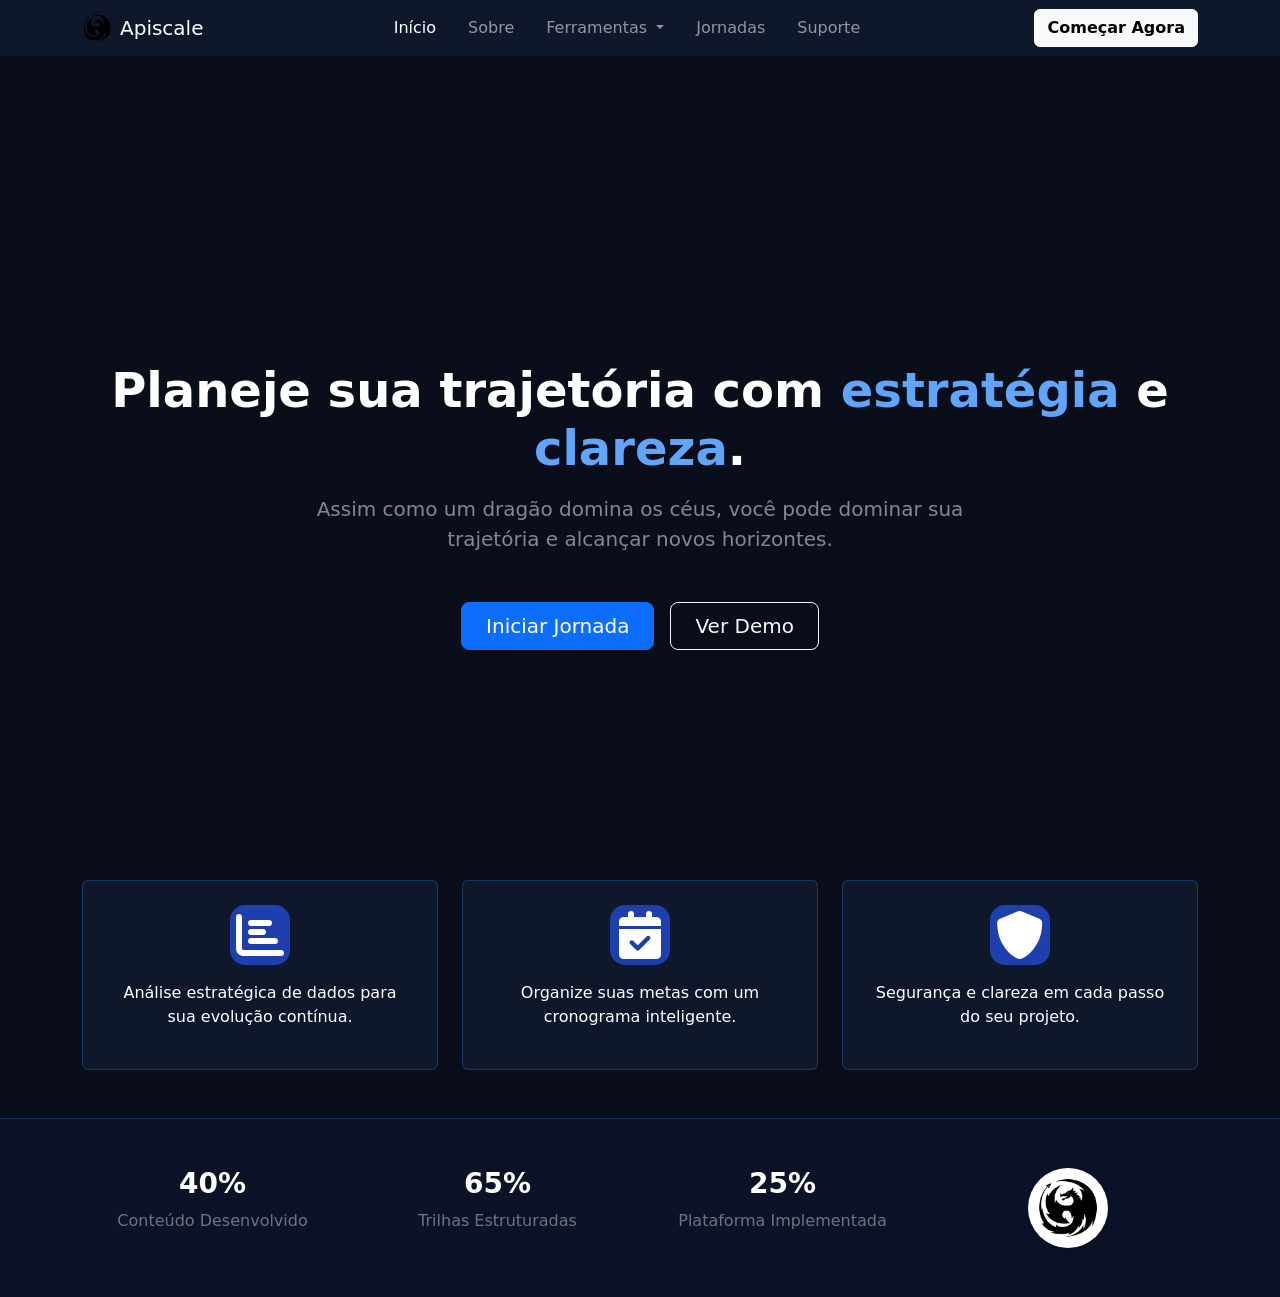
==== index.html @ 6301d408 "apis" ====
<!DOCTYPE html>
<html lang="pt-BR">
<head>
    <meta charset="UTF-8">
    <meta name="viewport" content="width=device-width, initial-scale=1.0">
    <title>Apiscale</title>
    

    <link rel="icon" type="image/x-icon" href="img/dragao.png">


    <link href="https://cdn.jsdelivr.net/npm/bootstrap@5.3.3/dist/css/bootstrap.min.css" rel="stylesheet">
    <link rel="stylesheet" href="https://cdnjs.cloudflare.com/ajax/libs/font-awesome/6.0.0/css/all.min.css">
    <link rel="stylesheet" href="style.css">
</head>

<body>

    <nav class="navbar navbar-expand-lg bg-dark sticky-top" data-bs-theme="dark">
        <div class="container">
            <a class="navbar-brand d-flex align-items-center gap-2" href="#">
                <img src="img/dragao.png" alt="Logo Apiscale" width="30" height="30">
                <span>Apiscale</span>
            </a>
            
            <button class="navbar-toggler" type="button" data-bs-toggle="collapse" data-bs-target="#navbarNav">
                <span class="navbar-toggler-icon"></span>
            </button>

            <div class="collapse navbar-collapse" id="navbarNav">
                <ul class="navbar-nav mx-auto gap-lg-3">
                    <li class="nav-item"><a class="nav-link active" href="#">Início</a></li>
                    <li class="nav-item"><a class="nav-link" href="#">Sobre</a></li>
                    <li class="nav-item dropdown">
                        <a class="nav-link dropdown-toggle" href="#" role="button" data-bs-toggle="dropdown">
                            Ferramentas
                        </a>
                        <ul class="dropdown-menu">
                            <li><a class="dropdown-item" href="#">Ferramenta 1</a></li>
                            <li><a class="dropdown-item" href="#">Ferramenta 2</a></li>
                            <li><a class="dropdown-item" href="#">Ferramenta 3</a></li>
                        </ul>
                    </li>
                    <li class="nav-item"><a class="nav-link" href="#">Jornadas</a></li>
                    <li class="nav-item"><a class="nav-link" href="#">Suporte</a></li>
                </ul>
                <button type="button" class="btn btn-light fw-bold">Começar Agora</button>
            </div>
        </div>
    </nav>

    <main>

        <section class="hero-fixed py-5 text-center">
            <div class="container py-5">
                <h1 class="display-5 fw-bold mb-3 text-white">
                    Planeje sua trajetória com <span class="text-primary-emphasis">estratégia</span> e <span class="text-primary-emphasis">clareza</span>.
                </h1>
                <p class="lead text-white-50 mb-5 mx-auto" style="max-width: 700px;">
                    Assim como um dragão domina os céus, você pode dominar sua trajetória e alcançar novos horizontes.
                </p>
                <div class="d-flex justify-content-center gap-3">
                    <a href="#" class="btn btn-primary btn-lg px-4 rounded-3">Iniciar Jornada</a>
                    <a href="#" class="btn btn-outline-light btn-lg px-4 rounded-3">Ver Demo</a>
                </div>
            </div>
        </section>


        <section class="overlap-section">
            <div class="container">
                <div class="row g-4">
                    <div class="col-md-4">
                        <div class="feature-card p-4 rounded shadow-sm text-white bg-dark">
                            <div class="icon-box mb-3"><i class="fas fa-chart-bar fa-2x"></i></div>
                            <p>Análise estratégica de dados para sua evolução contínua.</p>
                        </div>
                    </div>
                    <div class="col-md-4">
                        <div class="feature-card p-4 rounded shadow-sm text-white bg-dark">
                            <div class="icon-box mb-3"><i class="fas fa-calendar-check fa-2x"></i></div>
                            <p>Organize suas metas com um cronograma inteligente.</p>
                        </div>
                    </div>
                    <div class="col-md-4">
                        <div class="feature-card p-4 rounded shadow-sm text-white bg-dark">
                            <div class="icon-box mb-3"><i class="fas fa-shield-alt fa-2x"></i></div>
                            <p>Segurança e clareza em cada passo do seu projeto.</p>
                        </div>
                    </div>
                </div>
            </div>
        </section>


        <section class="stats-custom py-5 mt-5">
            <div class="container">
                <div class="row text-center align-items-center g-4">
                    <div class="col-6 col-md-3">
                        <h3 class="fw-bold">40%</h3>
                        <p class="text-secondary">Conteúdo Desenvolvido</p>
                    </div>
                    <div class="col-6 col-md-3">
                        <h3 class="fw-bold">65%</h3>
                        <p class="text-secondary">Trilhas Estruturadas</p>
                    </div>
                    <div class="col-6 col-md-3">
                        <h3 class="fw-bold">25%</h3>
                        <p class="text-secondary">Plataforma Implementada</p>
                    </div>
                    <div class="col-6 col-md-3">
                        <div class="mx-auto bg-white rounded-circle d-flex align-items-center justify-content-center shadow" style="width: 80px; height: 80px;">
                            <img src="img/dragao.png" alt="Mascote" class="img-fluid p-2">
                        </div>
                    </div>
                </div>
            </div>
        </section>
    </main>


    <script src="https://cdn.jsdelivr.net/npm/bootstrap@5.3.3/dist/js/bootstrap.bundle.min.js"></script>
</body>
</html>
---- style.css ----
:root {
    --bg-dark: #0a0e1a;
    --bg-card: #0f172a;
    --primary-blue: #3b82f6;
    --secondary-blue: #1e40af;
    --text-white: #ffffff;
    --text-gray: #94a3b8;
    --accent-blue: #60a5fa;
}


body {
    background-color: var(--bg-dark) !important;
    color: var(--text-white);
    font-family: system-ui, -apple-system, sans-serif;
}


.bg-dark, 
.dropdown-menu {
    background-color: #0f172a !important;
}


.hero-fixed {
    height: 100vh;
    display: flex;
    align-items: center;
    justify-content: center;
    text-align: center;
    background: linear-gradient(rgba(10, 14, 26, 0.8), rgba(10, 14, 26, 0.8)), 
                url('https://images.unsplash.com/photo-1534447677768-be436bb09401?auto=format&fit=crop&w=1920&q=80');
    background-size: cover;
    background-position: center;
    background-attachment: fixed;
}

/* Seção de Sobreposição (Cards) */
.overlap-section {
    margin-top: -100px;
    position: relative;
    z-index: 10;
    background-color: var(--bg-dark);
}

.feature-card {
    background-color: var(--bg-card);
    padding: 40px 30px;
    border-radius: 20px;
    border: 1px solid rgba(59, 130, 246, 0.3);
    text-align: center;
    transition: transform 0.3s ease, box-shadow 0.3s ease;
    height: 100%;
}

.feature-card:hover {
    transform: translateY(-10px);
    box-shadow: 0 10px 30px rgba(59, 130, 246, 0.2);
}

.icon-box {
    width: 60px;
    height: 60px;
    background-color: var(--secondary-blue);
    border-radius: 15px;
    display: flex;
    align-items: center;
    justify-content: center;
    margin: 0 auto 25px;
    font-size: 1.5rem;
    color: white;
}


.stats-custom {
    background-color: rgba(30, 64, 175, 0.1);
    border-top: 1px solid rgba(59, 130, 246, 0.2);
    padding: 80px 0;
}

.stat-item h3 {
    font-size: 3rem;
    font-weight: 700;
    color: var(--text-white);
    margin-bottom: 0.5rem;
}

.stat-item p {
    color: var(--text-gray);
    margin-bottom: 0;
}


.text-primary-emphasis {
    color: var(--accent-blue) !important;
}
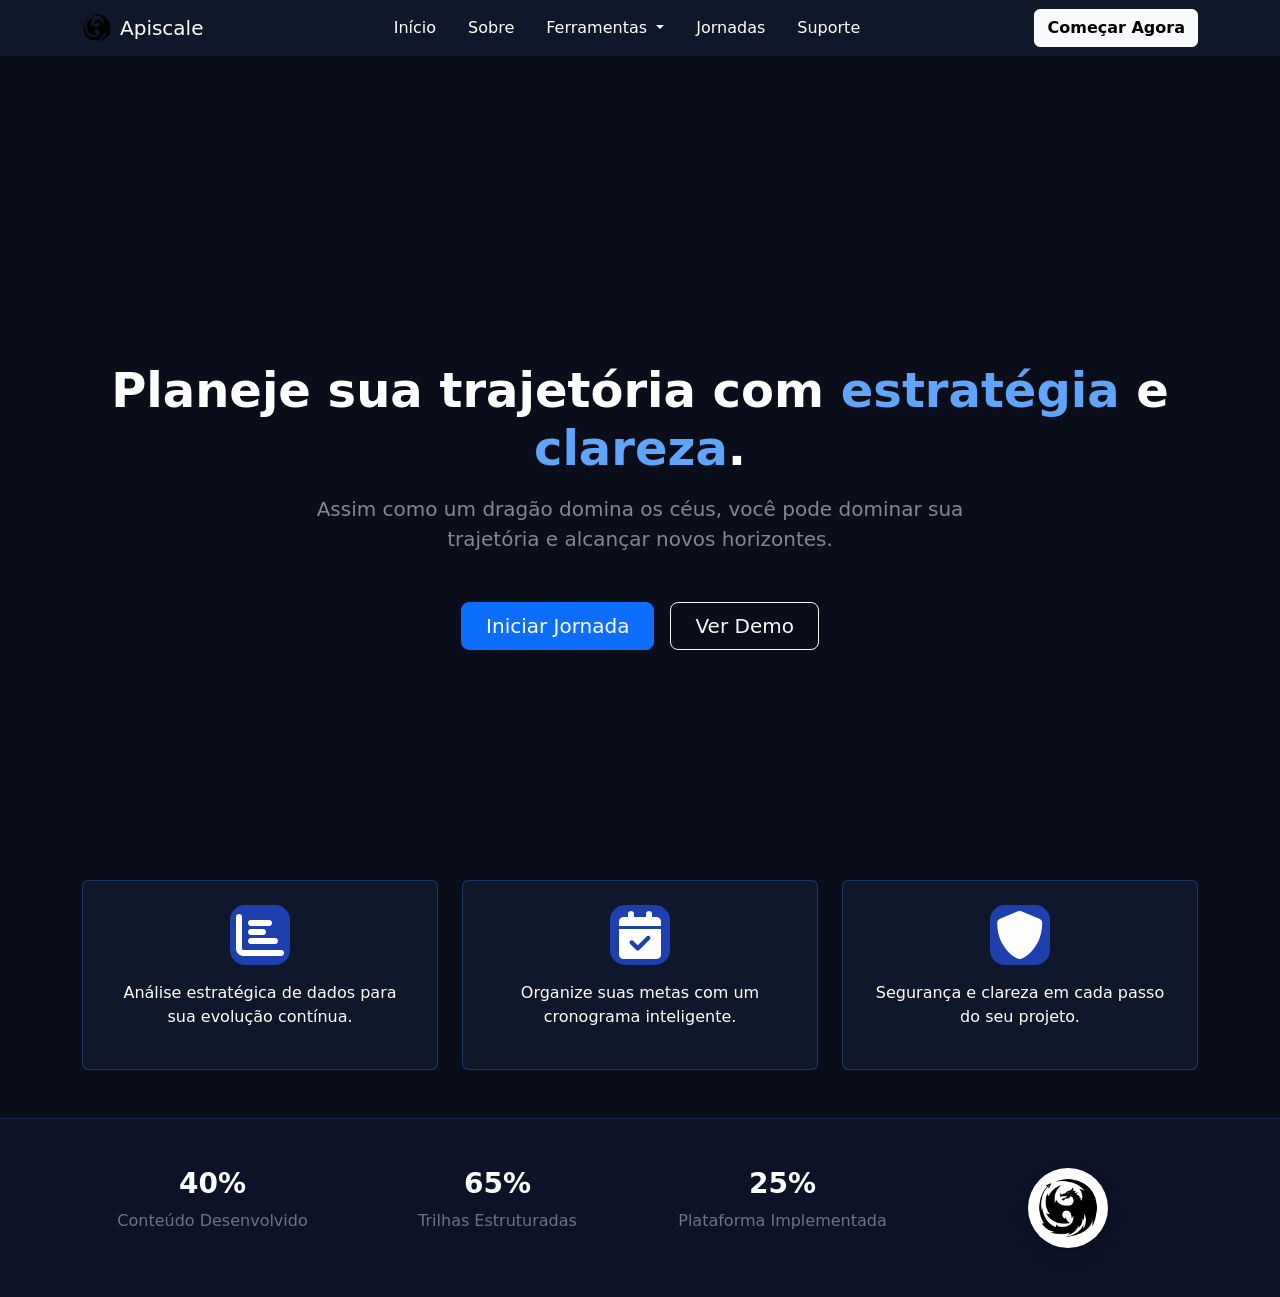
==== commit 3a619eaa: "wevers" ====
--- a/index.html
+++ b/index.html
@@ -30,9 +30,9 @@
             <div class="collapse navbar-collapse" id="navbarNav">
                 <ul class="navbar-nav mx-auto gap-lg-3">
                     <li class="nav-item"><a class="nav-link active" href="#">Início</a></li>
-                    <li class="nav-item"><a class="nav-link" href="#">Sobre</a></li>
+                    <li class="nav-item"><a class="nav-link text-white" href="#">Sobre</a></li>
                     <li class="nav-item dropdown">
-                        <a class="nav-link dropdown-toggle" href="#" role="button" data-bs-toggle="dropdown">
+                        <a class="nav-link dropdown-toggle text-white" href="#" role="button" data-bs-toggle="dropdown">
                             Ferramentas
                         </a>
                         <ul class="dropdown-menu">
@@ -41,8 +41,8 @@
                             <li><a class="dropdown-item" href="#">Ferramenta 3</a></li>
                         </ul>
                     </li>
-                    <li class="nav-item"><a class="nav-link" href="#">Jornadas</a></li>
-                    <li class="nav-item"><a class="nav-link" href="#">Suporte</a></li>
+                    <li class="nav-item"><a class="nav-link text-white" href="#">Jornadas</a></li>
+                    <li class="nav-item"><a class="nav-link text-white" href="#">Suporte</a></li>
                 </ul>
                 <button type="button" class="btn btn-light fw-bold">Começar Agora</button>
             </div>
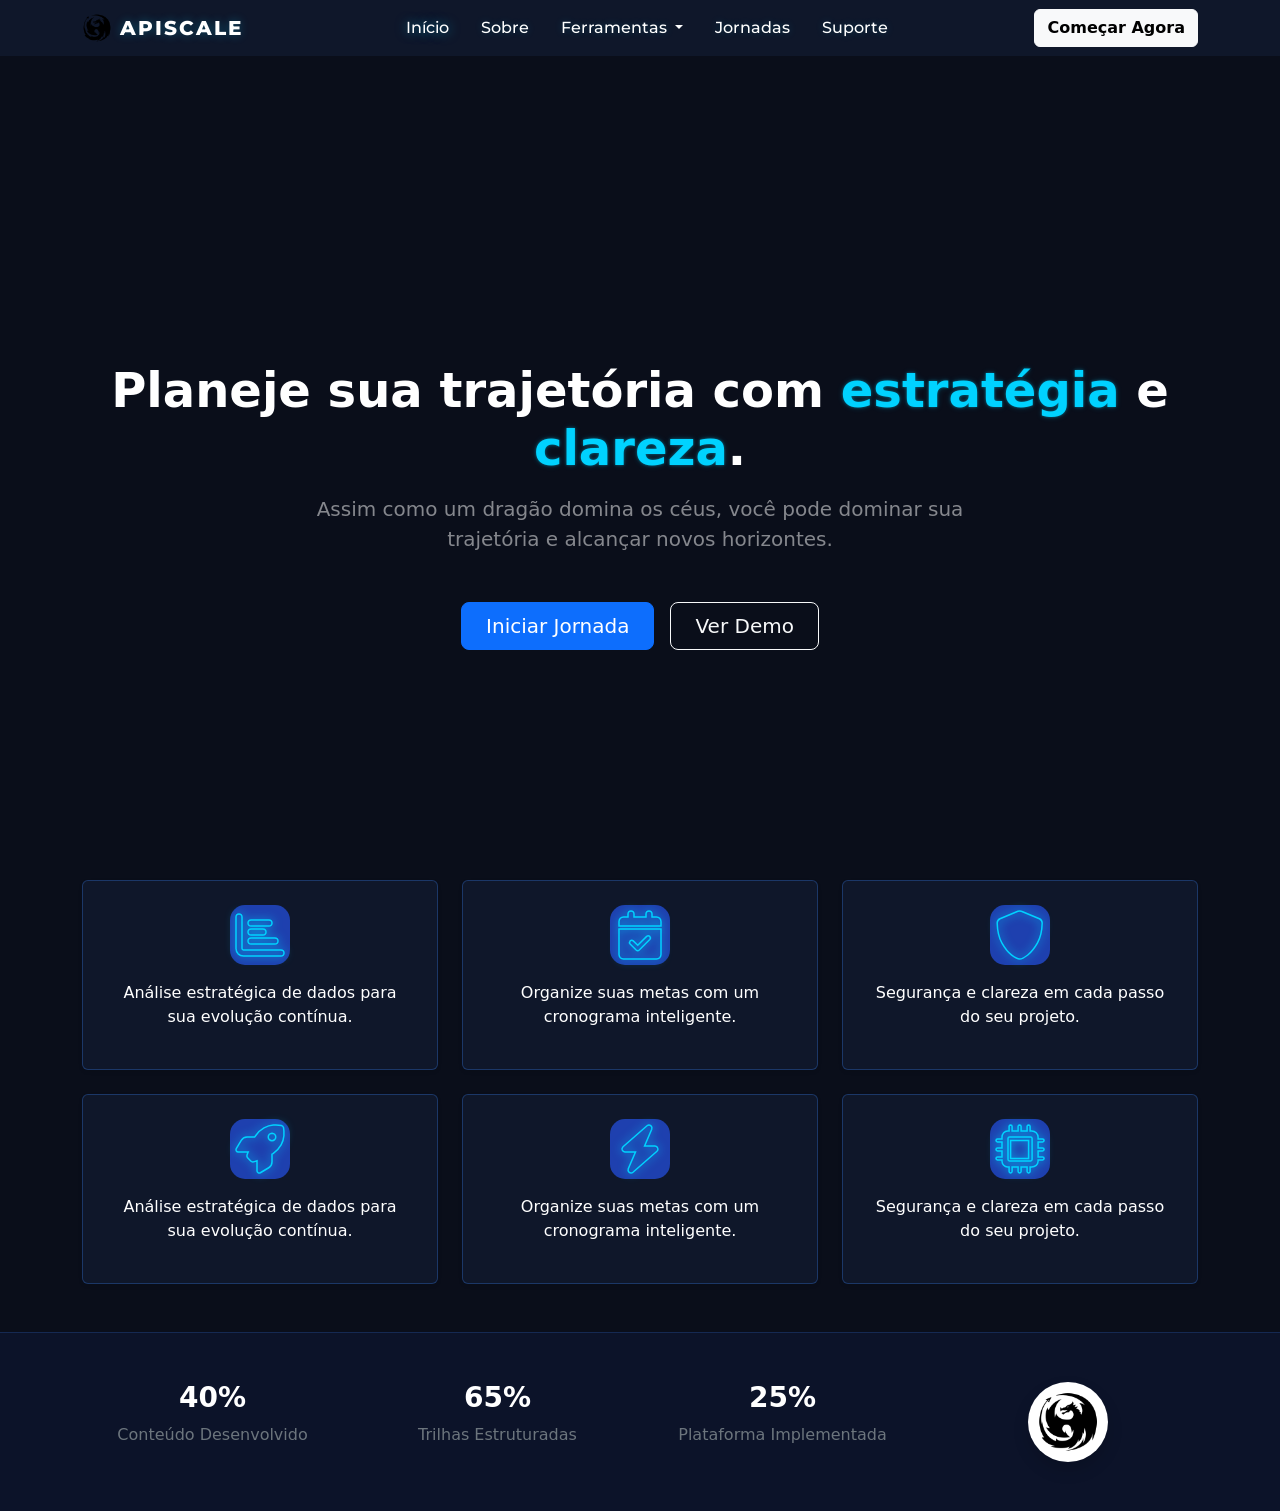
==== commit e3b587c0: "base para a pagina inicial" ====
--- a/index.html
+++ b/index.html
@@ -1,16 +1,18 @@
 <!DOCTYPE html>
 <html lang="pt-BR">
+
 <head>
     <meta charset="UTF-8">
     <meta name="viewport" content="width=device-width, initial-scale=1.0">
     <title>Apiscale</title>
-    
+
 
     <link rel="icon" type="image/x-icon" href="img/dragao.png">
 
-
+    <link rel="stylesheet" href="https://cdn.jsdelivr.net/npm/bootstrap-icons@1.13.1/font/bootstrap-icons.min.css">
     <link href="https://cdn.jsdelivr.net/npm/bootstrap@5.3.3/dist/css/bootstrap.min.css" rel="stylesheet">
     <link rel="stylesheet" href="https://cdnjs.cloudflare.com/ajax/libs/font-awesome/6.0.0/css/all.min.css">
+    <link href="https://fonts.googleapis.com/css2?family=Montserrat:wght@700;800&display=swap" rel="stylesheet">
     <link rel="stylesheet" href="style.css">
 </head>
 
@@ -20,9 +22,9 @@
         <div class="container">
             <a class="navbar-brand d-flex align-items-center gap-2" href="#">
                 <img src="img/dragao.png" alt="Logo Apiscale" width="30" height="30">
-                <span>Apiscale</span>
+                <span class="brand-text">APISCALE</span>
             </a>
-            
+
             <button class="navbar-toggler" type="button" data-bs-toggle="collapse" data-bs-target="#navbarNav">
                 <span class="navbar-toggler-icon"></span>
             </button>
@@ -35,10 +37,23 @@
                         <a class="nav-link dropdown-toggle text-white" href="#" role="button" data-bs-toggle="dropdown">
                             Ferramentas
                         </a>
-                        <ul class="dropdown-menu">
-                            <li><a class="dropdown-item" href="#">Ferramenta 1</a></li>
-                            <li><a class="dropdown-item" href="#">Ferramenta 2</a></li>
-                            <li><a class="dropdown-item" href="#">Ferramenta 3</a></li>
+                        <ul class="dropdown-menu p-2" style="min-width: 15rem; width: max-content;">
+                            <div class="row g-0">
+                                <div class="col-6">
+                                    <li><a class="dropdown-item" href="#"><i class="bi bi-1-square"></i>Ferramenta 1</a>
+                                    </li>
+                                    <li><a class="dropdown-item" href="#"><i class="bi bi-amazon"></i>Ferramenta 2</a>
+                                    </li>
+                                    <li><a class="dropdown-item" href="#"><i class="bi bi-at"></i>Ferramenta 3</a></li>
+                                </div>
+                                <div class="col-6">
+                                    <li><a class="dropdown-item" href="#"><i class="bi bi-badge-4k"></i>Ferramenta 4</a>
+                                    </li>
+                                    <li><a class="dropdown-item" href="#"><i class="bi bi-backpack"></i>Ferramenta 5</a>
+                                    </li>
+                                    <li><a class="dropdown-item" href="#"><i class="bi bi-award"></i>Ferramenta 6</a>
+                                    </li>
+                                </div>
                         </ul>
                     </li>
                     <li class="nav-item"><a class="nav-link text-white" href="#">Jornadas</a></li>
@@ -54,7 +69,8 @@
         <section class="hero-fixed py-5 text-center">
             <div class="container py-5">
                 <h1 class="display-5 fw-bold mb-3 text-white">
-                    Planeje sua trajetória com <span class="text-primary-emphasis">estratégia</span> e <span class="text-primary-emphasis">clareza</span>.
+                    Planeje sua trajetória com <span class="text-primary-emphasis">estratégia</span> e <span
+                        class="text-primary-emphasis">clareza</span>.
                 </h1>
                 <p class="lead text-white-50 mb-5 mx-auto" style="max-width: 700px;">
                     Assim como um dragão domina os céus, você pode dominar sua trajetória e alcançar novos horizontes.
@@ -69,22 +85,40 @@
 
         <section class="overlap-section">
             <div class="container">
-                <div class="row g-4">
+                <div class="row g-4 gy-4">
                     <div class="col-md-4">
                         <div class="feature-card p-4 rounded shadow-sm text-white bg-dark">
-                            <div class="icon-box mb-3"><i class="fas fa-chart-bar fa-2x"></i></div>
+                            <div class="icon-box mb-3"><i class="fas fa-chart-bar fa-2x neon-vazado"></i></div>
                             <p>Análise estratégica de dados para sua evolução contínua.</p>
                         </div>
                     </div>
                     <div class="col-md-4">
                         <div class="feature-card p-4 rounded shadow-sm text-white bg-dark">
-                            <div class="icon-box mb-3"><i class="fas fa-calendar-check fa-2x"></i></div>
+                            <div class="icon-box mb-3"><i class="fas fa-calendar-check fa-2x neon-vazado"></i></div>
                             <p>Organize suas metas com um cronograma inteligente.</p>
                         </div>
                     </div>
                     <div class="col-md-4">
                         <div class="feature-card p-4 rounded shadow-sm text-white bg-dark">
-                            <div class="icon-box mb-3"><i class="fas fa-shield-alt fa-2x"></i></div>
+                            <div class="icon-box mb-3"><i class="fas fa-shield-alt fa-2x neon-vazado"></i></div>
+                            <p>Segurança e clareza em cada passo do seu projeto.</p>
+                        </div>
+                    </div>
+                    <div class="col-md-4">
+                        <div class="feature-card p-4 rounded shadow-sm text-white bg-dark">
+                            <div class="icon-box mb-3"><i class="fas fa-rocket fa-2x neon-vazado"></i></div>
+                            <p>Análise estratégica de dados para sua evolução contínua.</p>
+                        </div>
+                    </div>
+                    <div class="col-md-4">
+                        <div class="feature-card p-4 rounded shadow-sm text-white bg-dark">
+                            <div class="icon-box mb-3"><i class="fas fa-bolt fa-2x neon-vazado"></i></div>
+                            <p>Organize suas metas com um cronograma inteligente.</p>
+                        </div>
+                    </div>
+                    <div class="col-md-4">
+                        <div class="feature-card p-4 rounded shadow-sm text-white bg-dark">
+                            <div class="icon-box mb-3"><i class="fas fa-microchip fa-2x neon-vazado"></i></div>
                             <p>Segurança e clareza em cada passo do seu projeto.</p>
                         </div>
                     </div>
@@ -109,7 +143,8 @@
                         <p class="text-secondary">Plataforma Implementada</p>
                     </div>
                     <div class="col-6 col-md-3">
-                        <div class="mx-auto bg-white rounded-circle d-flex align-items-center justify-content-center shadow" style="width: 80px; height: 80px;">
+                        <div class="mx-auto bg-white rounded-circle d-flex align-items-center justify-content-center shadow"
+                            style="width: 80px; height: 80px;">
                             <img src="img/dragao.png" alt="Mascote" class="img-fluid p-2">
                         </div>
                     </div>
@@ -121,4 +156,5 @@
 
     <script src="https://cdn.jsdelivr.net/npm/bootstrap@5.3.3/dist/js/bootstrap.bundle.min.js"></script>
 </body>
+
 </html>
--- a/style.css
+++ b/style.css
@@ -16,7 +16,7 @@
 }
 
 
-.bg-dark, 
+.bg-dark,
 .dropdown-menu {
     background-color: #0f172a !important;
 }
@@ -28,8 +28,8 @@
     align-items: center;
     justify-content: center;
     text-align: center;
-    background: linear-gradient(rgba(10, 14, 26, 0.8), rgba(10, 14, 26, 0.8)), 
-                url('https://images.unsplash.com/photo-1534447677768-be436bb09401?auto=format&fit=crop&w=1920&q=80');
+    background: linear-gradient(rgba(10, 14, 26, 0.8), rgba(10, 14, 26, 0.8)),
+        url('https://images.unsplash.com/photo-1534447677768-be436bb09401?auto=format&fit=crop&w=1920&q=80');
     background-size: cover;
     background-position: center;
     background-attachment: fixed;
@@ -93,4 +93,89 @@
 
 .text-primary-emphasis {
     color: var(--accent-blue) !important;
-}+}
+
+@media (min-width: 992px) {
+    .nav-item.dropdown .dropdown-menu {
+        display: block !important;
+        visibility: hidden;
+        opacity: 0;
+        left: 50%;
+        transform: translateX(-50%) translateY(15px);
+        transition: all 0.3s ease-in-out;
+        pointer-events: none;
+    }
+
+    .nav-item.dropdown .dropdown-menu.show {
+        visibility: visible;
+        opacity: 1;
+        transform: translateX(-50%) translateY(0);
+        pointer-events: auto;
+    }
+}
+
+@media (max-width: 991px) {
+    .dropdown-menu {
+        min-width: 100% !important;
+    }
+}
+
+/*AQUI É NEON AZUL NOS ICONES E DO EFEITO DE CONTORNO*/
+.neon-vazado {
+    color: transparent !important;
+    -webkit-text-stroke: 1.5px #00d2ff;
+    filter: drop-shadow(0 0 5px #00d2ff);
+    transition: all 0.3s ease;
+}
+
+.feature-card:hover .neon-vazado {
+    -webkit-text-stroke: 1.5px #fff;
+    filter: drop-shadow(0 0 10px #00d2ff) drop-shadow(0 0 20px #00d2ff);
+}
+
+/*AQUI É NEON AZUL NOS ICONES E DO EFEITO DE CONTORNO*/
+
+.brand-text {
+    font-family: 'Montserrat', sans-serif;
+    font-weight: 800;
+    letter-spacing: 2px;
+    font-size: 1.25rem;
+    color: #fff;
+    text-transform: uppercase;
+
+    text-shadow: 0 0 10px rgba(0, 210, 255, 0.3);
+    /*ESSA LINHA DA O NEON NA LOGO*/
+}
+
+/*NEON NEON NEON NEON NEON NEON NEON NEON NEON NEON NEON NEON NEON NEON NEON*/
+.navbar-nav .nav-link {
+    color: #ffffff !important;
+    font-family: 'Montserrat', sans-serif;
+    font-weight: 500;
+    transition: all 0.3s ease;
+    text-shadow: 0 0 8px rgba(0, 210, 255, 0.2);
+}
+
+.navbar-nav .nav-link:hover {
+    color: #ffffff !important;
+    text-shadow: 0 0 15px rgba(0, 210, 255, 0.8);
+}
+
+.navbar-nav .nav-link.active {
+    color: #ffffff !important;
+    text-shadow: 0 0 12px rgba(0, 210, 255, 0.6);
+}
+
+/*NEON NEON NEON NEON NEON NEON NEON NEON NEON NEON NEON NEON NEON NEON*/
+
+/*NEON NO TEXTO AZUL DA TELA INICIAL*/
+.hero-fixed h1 .text-primary-emphasis {
+    color: #00d2ff !important;
+    text-shadow: 0 0 3px rgba(0, 210, 255, 0.4),
+        0 0 6px rgba(0, 210, 255, 0.2);
+    font-weight: 800;
+    /* Para garantir que o navegador não ignore o brilho */
+    display: inline-block;
+}
+
+/*NEON NO TEXTO AZUL DA TELA INICIAL*/
